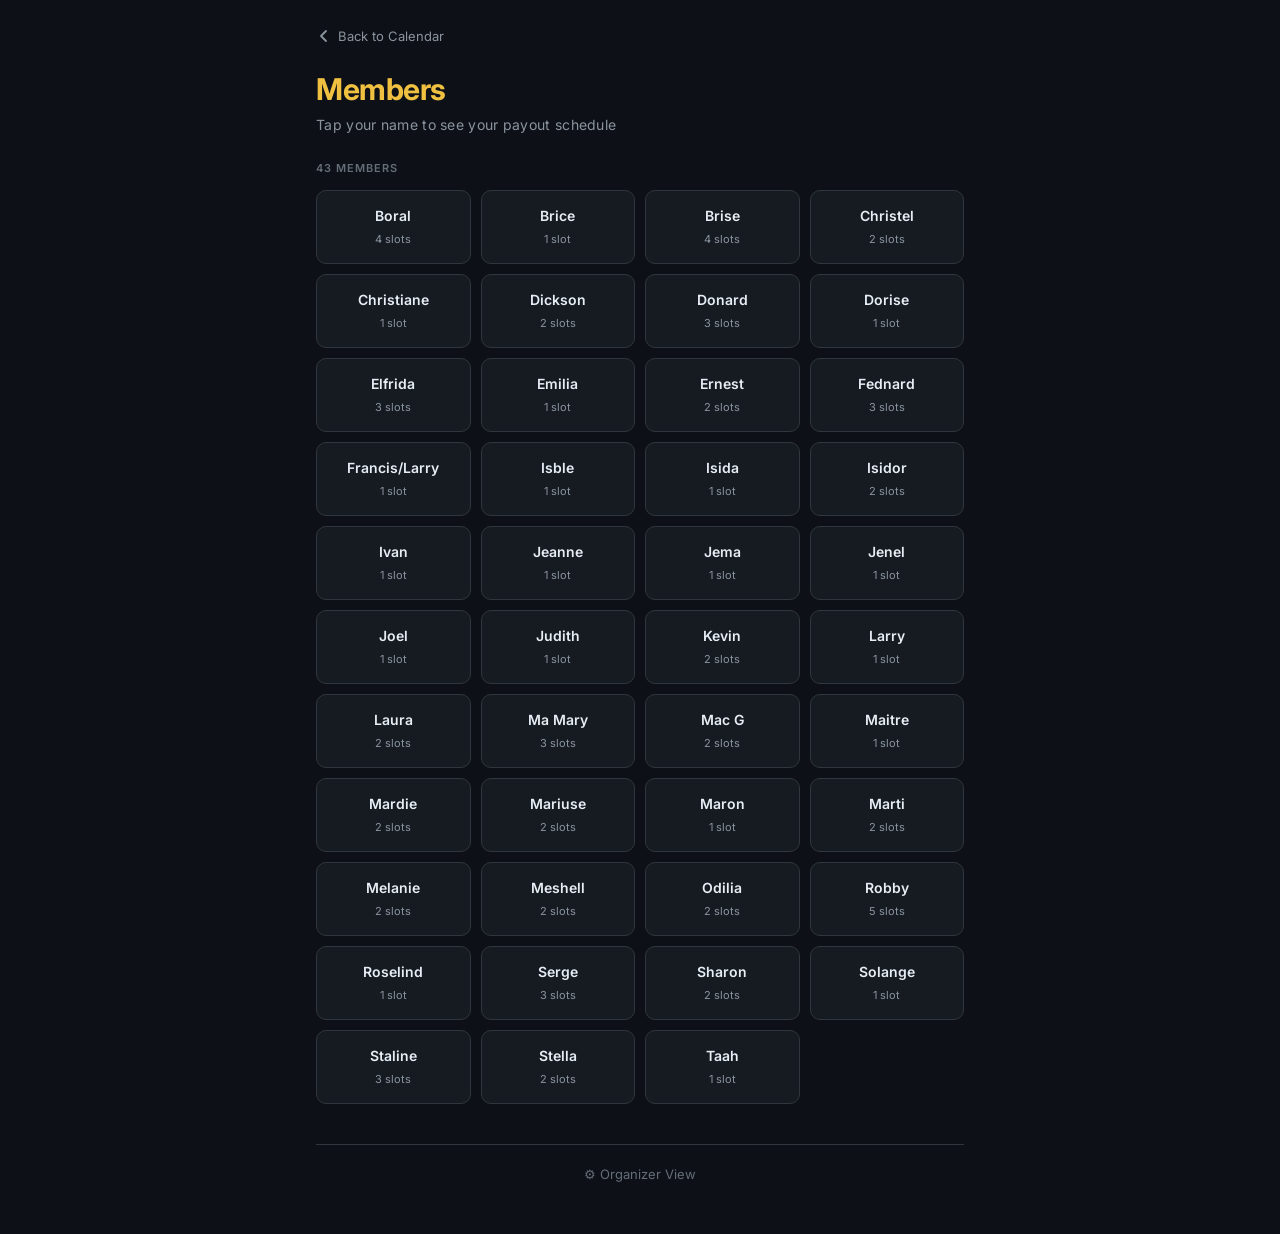
==== members.html @ 05125701 "Initial commit" ====
<!DOCTYPE html>
<html lang="en">
<head>
  <meta charset="UTF-8">
  <meta name="viewport" content="width=device-width, initial-scale=1.0">
  <title>Members — The Meeting 2026</title>
  <link rel="preconnect" href="https://fonts.googleapis.com">
  <link rel="preconnect" href="https://fonts.gstatic.com" crossorigin>
  <link href="https://fonts.googleapis.com/css2?family=Inter:wght@300;400;500;600;700&display=swap" rel="stylesheet">
  <link rel="stylesheet" href="assets/style.css">
</head>
<body>

<div class="container" style="padding-top:20px">

  <a href="index.html" class="back-btn">
    <svg width="16" height="16" viewBox="0 0 16 16" fill="none">
      <path d="M10 3L5 8L10 13" stroke="currentColor" stroke-width="1.8" stroke-linecap="round" stroke-linejoin="round"/>
    </svg>
    Back to Calendar
  </a>

  <header class="site-header" style="padding-top:0;text-align:left">
    <h1 class="group-name" style="font-size:clamp(22px,5vw,30px)">Members</h1>
    <p class="subtitle" style="text-align:left">Tap your name to see your payout schedule</p>
  </header>

  <p class="section-title" style="margin-bottom:12px" id="member-count"></p>
  <div class="members-grid" id="members-grid"></div>

  <footer class="site-footer">
    <a href="admin.html" class="organizer-link">⚙ Organizer View</a>
  </footer>

</div>

<script src="assets/data.js"></script>
<script>
  function escHtml(s) {
    return s.replace(/&/g,'&amp;').replace(/</g,'&lt;').replace(/>/g,'&gt;');
  }

  const sorted = [...MEMBERS].sort((a, b) => a.name.localeCompare(b.name));

  document.getElementById('member-count').textContent =
    `${sorted.length} Members`;

  document.getElementById('members-grid').innerHTML = sorted.map(m => `
    <a class="member-card" href="member.html?id=${encodeURIComponent(m.id)}">
      <div class="member-card-name">${escHtml(m.name)}</div>
      <div class="member-card-slots">${m.slots.length} slot${m.slots.length !== 1 ? 's' : ''}</div>
    </a>
  `).join('');
</script>

</body>
</html>
---- assets/style.css ----
@import url('https://fonts.googleapis.com/css2?family=Inter:wght@300;400;500;600;700&display=swap');

*, *::before, *::after { box-sizing: border-box; margin: 0; padding: 0; }

:root {
  --bg: #0d1117;
  --card: #161b22;
  --card-hover: #1c2330;
  --border: #30363d;
  --gold: #f0c040;
  --gold-dim: rgba(240, 192, 64, 0.12);
  --gold-border: rgba(240, 192, 64, 0.3);
  --text: #e6edf3;
  --text-muted: #8b949e;
  --text-dim: #656d76;
  --green: #3fb950;
  --green-dim: rgba(63, 185, 80, 0.15);
  --red: #f85149;
  --red-dim: rgba(248, 81, 73, 0.15);
  --blue: #58a6ff;
  --blue-dim: rgba(88, 166, 255, 0.15);
  --radius: 10px;
  --radius-sm: 6px;
}

html { scroll-behavior: smooth; }

body {
  font-family: 'Inter', -apple-system, BlinkMacSystemFont, 'Segoe UI', sans-serif;
  background: var(--bg);
  color: var(--text);
  min-height: 100vh;
  line-height: 1.6;
  -webkit-font-smoothing: antialiased;
}

/* ── Layout ─────────────────────────────────────── */

.container {
  max-width: 680px;
  margin: 0 auto;
  padding: 0 16px 48px;
}

/* ── Header ─────────────────────────────────────── */

.site-header {
  text-align: center;
  padding: 40px 0 24px;
}

.group-name {
  font-size: clamp(28px, 7vw, 42px);
  font-weight: 700;
  color: var(--gold);
  letter-spacing: -0.5px;
  line-height: 1.1;
}

.subtitle {
  margin-top: 8px;
  font-size: 14px;
  color: var(--text-muted);
  letter-spacing: 0.3px;
}

/* ── Next Meeting Banner ─────────────────────────── */

.next-meeting-banner {
  background: var(--gold-dim);
  border: 1px solid var(--gold-border);
  border-radius: var(--radius);
  padding: 14px 18px;
  margin-bottom: 20px;
  display: flex;
  align-items: center;
  gap: 12px;
}

.next-meeting-banner .banner-icon {
  font-size: 20px;
  flex-shrink: 0;
}

.next-meeting-banner .banner-text {
  flex: 1;
}

.next-meeting-banner .banner-label {
  font-size: 11px;
  font-weight: 600;
  text-transform: uppercase;
  letter-spacing: 0.8px;
  color: var(--gold);
  margin-bottom: 2px;
}

.next-meeting-banner .banner-date {
  font-size: 15px;
  font-weight: 600;
  color: var(--text);
}

.next-meeting-banner .banner-countdown {
  font-size: 13px;
  color: var(--text-muted);
}

/* ── Progress Bar ─────────────────────────────────── */

.progress-section {
  margin-bottom: 28px;
}

.progress-label {
  display: flex;
  justify-content: space-between;
  align-items: center;
  margin-bottom: 8px;
  font-size: 13px;
  color: var(--text-muted);
}

.progress-count {
  font-weight: 600;
  color: var(--gold);
}

.progress-bar-track {
  height: 6px;
  background: var(--card);
  border-radius: 999px;
  overflow: hidden;
  border: 1px solid var(--border);
}

.progress-bar-fill {
  height: 100%;
  background: linear-gradient(90deg, var(--gold) 0%, #ffdd70 100%);
  border-radius: 999px;
  transition: width 0.6s ease;
}

/* ── Section titles ─────────────────────────────── */

.section-title {
  font-size: 11px;
  font-weight: 600;
  text-transform: uppercase;
  letter-spacing: 1px;
  color: var(--text-dim);
  margin-bottom: 12px;
}

/* ── Members Grid ─────────────────────────────────── */

.members-grid {
  display: grid;
  grid-template-columns: repeat(auto-fill, minmax(140px, 1fr));
  gap: 10px;
  margin-bottom: 40px;
}

.member-card {
  background: var(--card);
  border: 1px solid var(--border);
  border-radius: var(--radius);
  padding: 14px 12px;
  text-align: center;
  cursor: pointer;
  text-decoration: none;
  color: var(--text);
  display: block;
  transition: background 0.15s, border-color 0.15s, transform 0.1s;
  -webkit-tap-highlight-color: transparent;
}

.member-card:hover,
.member-card:focus {
  background: var(--card-hover);
  border-color: var(--gold-border);
  transform: translateY(-2px);
  outline: none;
}

.member-card:active {
  transform: translateY(0);
}

.member-card-name {
  font-size: 14px;
  font-weight: 600;
  margin-bottom: 4px;
}

.member-card-slots {
  font-size: 11px;
  color: var(--text-muted);
}

/* ── Footer ─────────────────────────────────────── */

.site-footer {
  text-align: center;
  padding-top: 16px;
  border-top: 1px solid var(--border);
}

.organizer-link {
  font-size: 13px;
  color: var(--text-dim);
  text-decoration: none;
  transition: color 0.15s;
}

.organizer-link:hover {
  color: var(--text-muted);
}

/* ── Back Button ─────────────────────────────────── */

.back-btn {
  display: inline-flex;
  align-items: center;
  gap: 6px;
  font-size: 13px;
  color: var(--text-muted);
  text-decoration: none;
  padding: 6px 0;
  margin-bottom: 20px;
  transition: color 0.15s;
  -webkit-tap-highlight-color: transparent;
}

.back-btn:hover { color: var(--gold); }

.back-btn svg { flex-shrink: 0; }

/* ── Member Page Header ──────────────────────────── */

.member-header {
  margin-bottom: 28px;
}

.member-name {
  font-size: clamp(24px, 6vw, 36px);
  font-weight: 700;
  color: var(--gold);
  letter-spacing: -0.3px;
  margin-bottom: 4px;
}

.member-meta {
  font-size: 13px;
  color: var(--text-muted);
}

/* ── Cards ──────────────────────────────────────── */

.card {
  background: var(--card);
  border: 1px solid var(--border);
  border-radius: var(--radius);
  padding: 16px;
  margin-bottom: 12px;
}

.card.highlighted {
  border-color: var(--gold-border);
  background: linear-gradient(135deg, var(--card) 0%, rgba(240,192,64,0.05) 100%);
}

.card.today {
  border-color: var(--gold);
  box-shadow: 0 0 0 1px var(--gold-border), 0 4px 20px rgba(240,192,64,0.15);
}

.card.completed {
  opacity: 0.55;
}

/* ── Payout Card ─────────────────────────────────── */

.payout-card-top {
  display: flex;
  justify-content: space-between;
  align-items: flex-start;
  gap: 12px;
}

.payout-meeting-num {
  font-size: 11px;
  font-weight: 600;
  text-transform: uppercase;
  letter-spacing: 0.8px;
  color: var(--text-dim);
  margin-bottom: 4px;
}

.payout-date {
  font-size: 16px;
  font-weight: 600;
  color: var(--text);
  margin-bottom: 4px;
}

.payout-slots {
  display: flex;
  flex-wrap: wrap;
  gap: 6px;
  margin-top: 10px;
}

.slot-chip {
  display: inline-block;
  background: var(--gold-dim);
  border: 1px solid var(--gold-border);
  color: var(--gold);
  font-size: 12px;
  font-weight: 500;
  padding: 3px 10px;
  border-radius: 999px;
}

/* ── Status Badge ─────────────────────────────────── */

.status-badge {
  display: inline-block;
  font-size: 10px;
  font-weight: 700;
  text-transform: uppercase;
  letter-spacing: 0.8px;
  padding: 3px 8px;
  border-radius: 999px;
  flex-shrink: 0;
}

.status-badge.UPCOMING {
  background: var(--blue-dim);
  color: var(--blue);
}

.status-badge.TODAY {
  background: var(--gold-dim);
  color: var(--gold);
  animation: pulse-badge 2s ease-in-out infinite;
}

.status-badge.COMPLETED {
  background: var(--green-dim);
  color: var(--green);
}

@keyframes pulse-badge {
  0%, 100% { opacity: 1; }
  50% { opacity: 0.6; }
}

.countdown-text {
  font-size: 13px;
  color: var(--text-muted);
  margin-top: 6px;
}

/* ── Full Schedule (member page) ─────────────────── */

.schedule-row {
  display: flex;
  align-items: center;
  gap: 12px;
  padding: 10px 14px;
  border-radius: var(--radius-sm);
  margin-bottom: 4px;
  font-size: 13px;
  transition: background 0.1s;
}

.schedule-row.is-mine {
  background: var(--gold-dim);
  border: 1px solid var(--gold-border);
}

.schedule-row.is-past:not(.is-mine) {
  opacity: 0.45;
}

.schedule-row-num {
  font-weight: 700;
  color: var(--text-dim);
  width: 28px;
  flex-shrink: 0;
  font-size: 12px;
}

.schedule-row.is-mine .schedule-row-num {
  color: var(--gold);
}

.schedule-row-date {
  flex: 1;
  color: var(--text-muted);
}

.schedule-row-slot {
  font-size: 11px;
  font-weight: 600;
  color: var(--gold);
}

/* ── Admin Page ──────────────────────────────────── */

.stats-grid {
  display: grid;
  grid-template-columns: repeat(2, 1fr);
  gap: 10px;
  margin-bottom: 28px;
}

@media (min-width: 420px) {
  .stats-grid { grid-template-columns: repeat(4, 1fr); }
}

.stat-card {
  background: var(--card);
  border: 1px solid var(--border);
  border-radius: var(--radius);
  padding: 14px 12px;
  text-align: center;
}

.stat-value {
  font-size: 26px;
  font-weight: 700;
  color: var(--gold);
  line-height: 1;
  margin-bottom: 4px;
}

.stat-label {
  font-size: 11px;
  color: var(--text-dim);
  text-transform: uppercase;
  letter-spacing: 0.6px;
}

/* ── Meeting Table (admin) ──────────────────────── */

.meeting-table {
  width: 100%;
  border-collapse: collapse;
}

.meeting-table th {
  text-align: left;
  font-size: 11px;
  font-weight: 600;
  text-transform: uppercase;
  letter-spacing: 0.7px;
  color: var(--text-dim);
  padding: 0 8px 12px;
  border-bottom: 1px solid var(--border);
}

.meeting-table td {
  padding: 12px 8px;
  border-bottom: 1px solid var(--border);
  vertical-align: top;
  font-size: 13px;
}

.meeting-row.completed-row td {
  opacity: 0.4;
}

.meeting-row.today-row td {
  background: rgba(240, 192, 64, 0.04);
}

.meeting-num-cell {
  font-weight: 700;
  color: var(--gold);
  white-space: nowrap;
  width: 40px;
}

.meeting-date-cell {
  color: var(--text-muted);
  white-space: nowrap;
}

.winners-cell {
  display: flex;
  flex-wrap: wrap;
  gap: 5px;
}

.winner-chip {
  display: inline-block;
  background: var(--card-hover);
  border: 1px solid var(--border);
  color: var(--text);
  font-size: 11px;
  font-weight: 500;
  padding: 2px 8px;
  border-radius: 999px;
  white-space: nowrap;
}

.mark-btn {
  background: none;
  border: 1px solid var(--border);
  border-radius: var(--radius-sm);
  color: var(--text-muted);
  font-size: 11px;
  font-family: inherit;
  padding: 4px 10px;
  cursor: pointer;
  transition: all 0.15s;
  white-space: nowrap;
}

.mark-btn:hover {
  border-color: var(--gold-border);
  color: var(--gold);
}

.mark-btn.done {
  background: var(--green-dim);
  border-color: rgba(63,185,80,0.3);
  color: var(--green);
}

/* ── Page title (admin / member) ──────────────────── */

.page-title {
  font-size: clamp(20px, 5vw, 28px);
  font-weight: 700;
  color: var(--gold);
  margin-bottom: 4px;
}

.page-subtitle {
  font-size: 13px;
  color: var(--text-muted);
  margin-bottom: 28px;
}

/* ── Error state ──────────────────────────────────── */

.error-state {
  text-align: center;
  padding: 60px 20px;
  color: var(--text-muted);
}

.error-state h2 { font-size: 20px; margin-bottom: 8px; color: var(--text); }
.error-state p  { font-size: 14px; }

/* ── Responsive tweaks ───────────────────────────── */

@media (max-width: 360px) {
  .members-grid { grid-template-columns: repeat(2, 1fr); }
}

/* ── Print styles (admin) ────────────────────────── */

@media print {
  body { background: #fff; color: #000; font-size: 11px; }
  .back-btn, .mark-btn, .site-footer { display: none; }
  .card, .stat-card { border: 1px solid #ccc; background: #fff; }
  .group-name, .page-title, .stat-value, .meeting-num-cell { color: #000; }
  .stat-label, .text-muted { color: #555; }
  a { color: #000; text-decoration: none; }
  .meeting-table { font-size: 10px; }
  .meeting-table th, .meeting-table td { border-color: #ccc; }
  .winner-chip { border: 1px solid #ccc; background: #f5f5f5; }
}
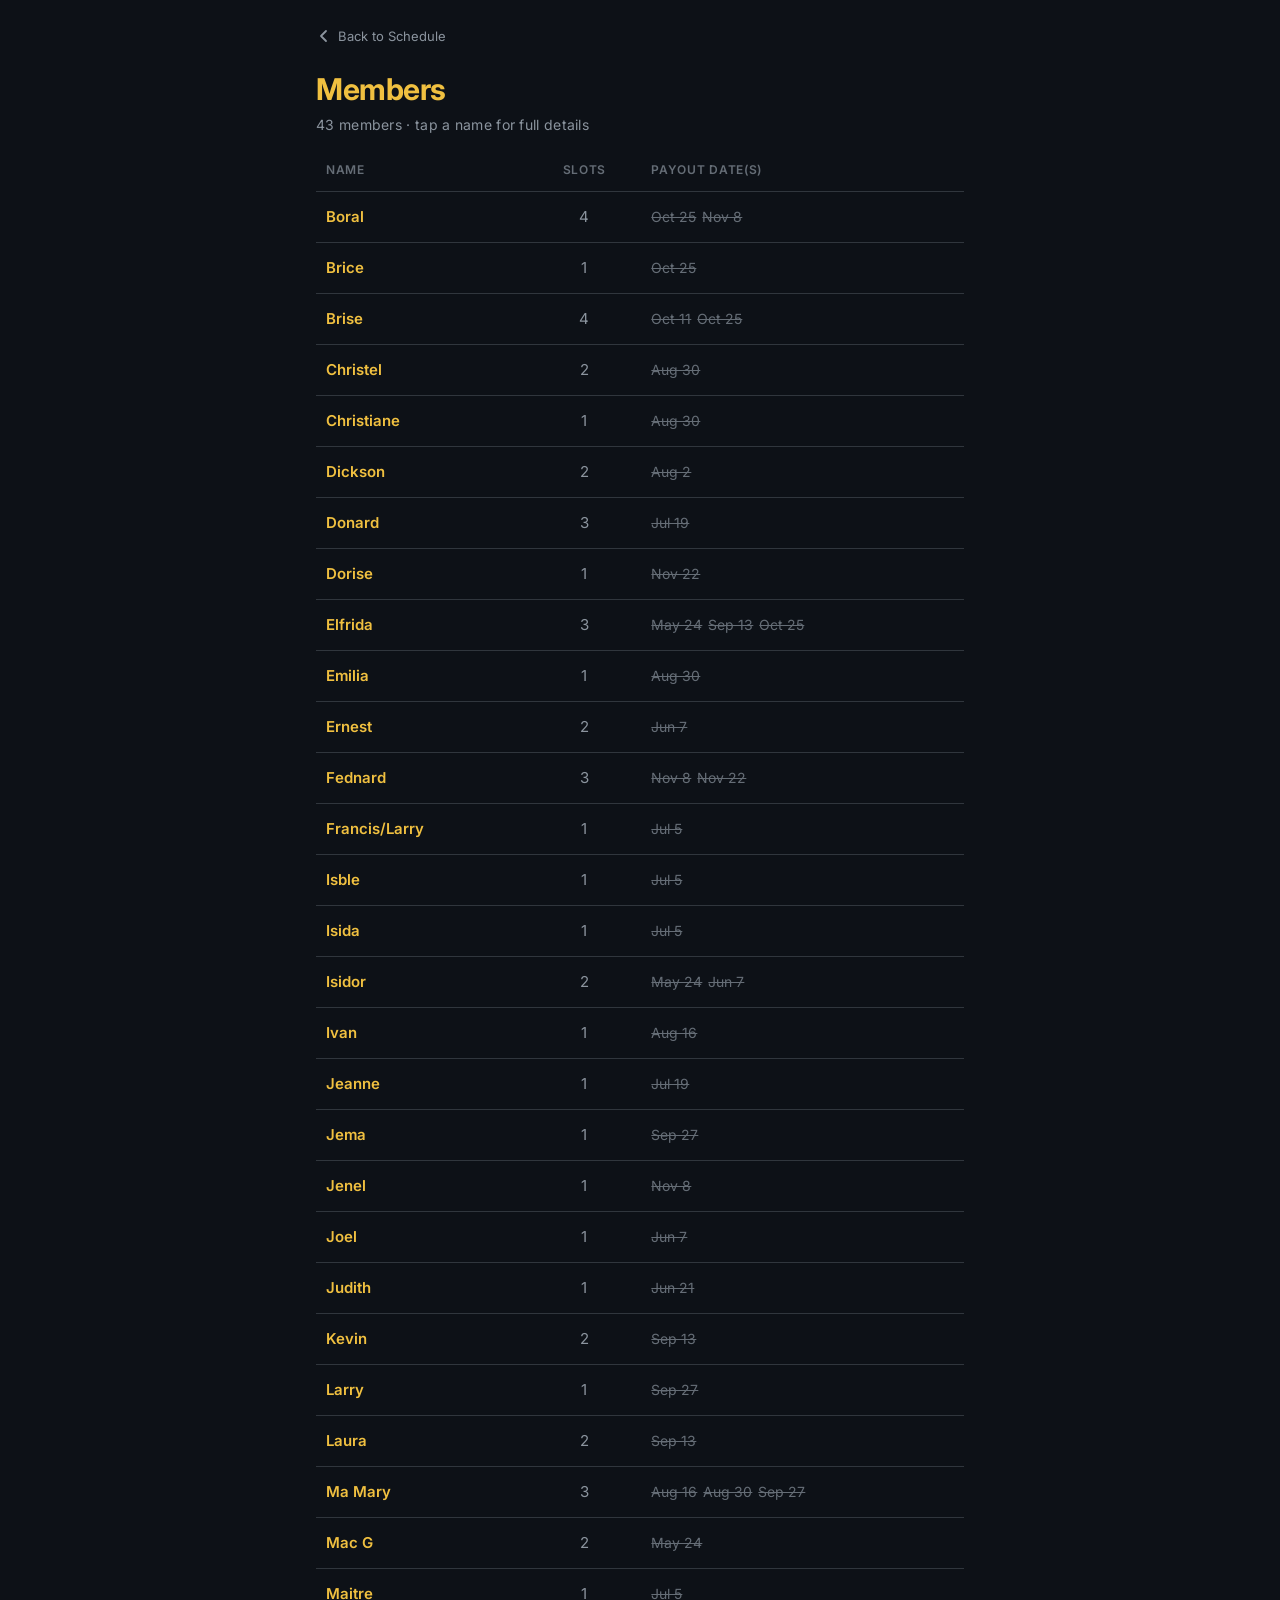
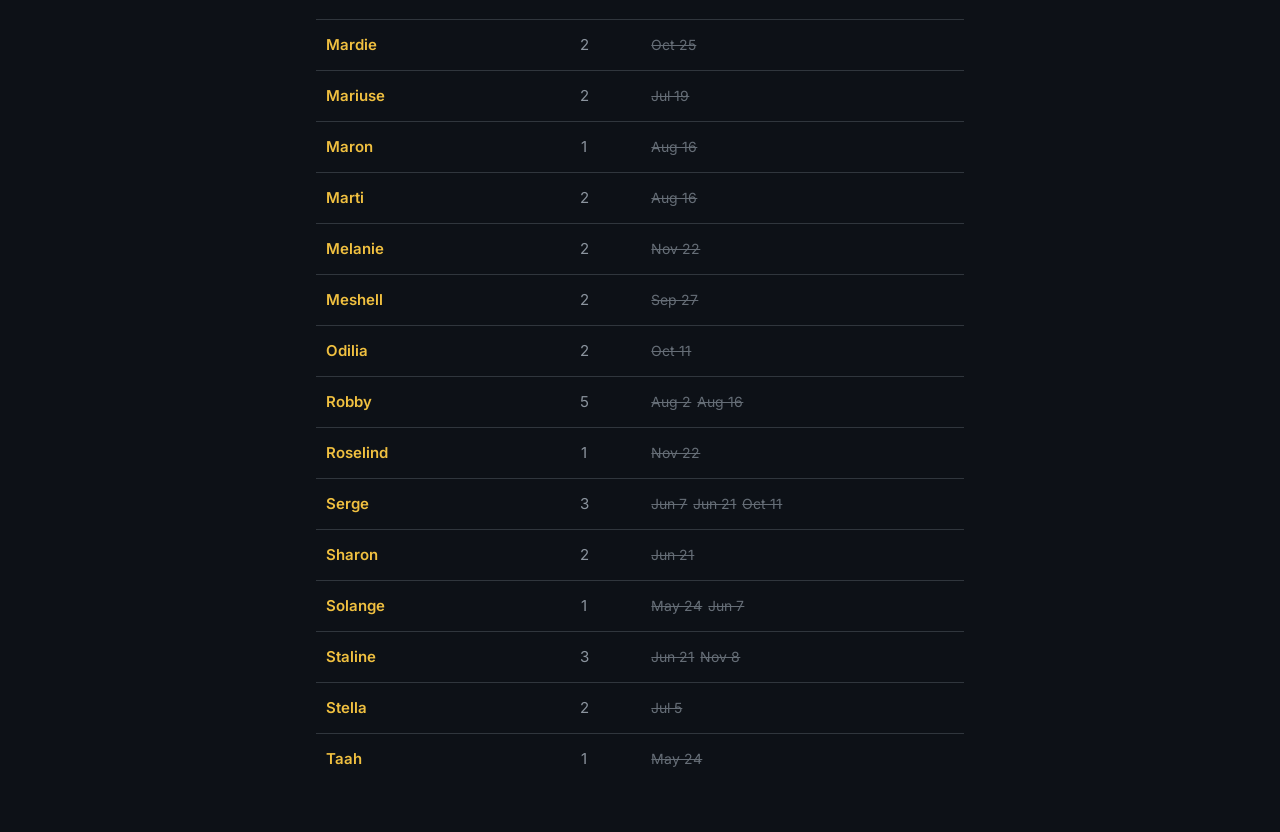
==== commit 644ec6e0: "Update members.html" ====
--- a/members.html
+++ b/members.html
@@ -8,6 +8,75 @@
   <link rel="preconnect" href="https://fonts.gstatic.com" crossorigin>
   <link href="https://fonts.googleapis.com/css2?family=Inter:wght@300;400;500;600;700&display=swap" rel="stylesheet">
   <link rel="stylesheet" href="assets/style.css">
+  <style>
+    .members-table {
+      width: 100%;
+      border-collapse: collapse;
+    }
+
+    .members-table th {
+      text-align: left;
+      font-size: 12px;
+      font-weight: 600;
+      text-transform: uppercase;
+      letter-spacing: 0.7px;
+      color: var(--text-dim);
+      padding: 0 10px 12px;
+      border-bottom: 1px solid var(--border);
+    }
+
+    .members-table td {
+      padding: 13px 10px;
+      border-bottom: 1px solid var(--border);
+      vertical-align: middle;
+      font-size: 15px;
+    }
+
+    .members-table tr:last-child td {
+      border-bottom: none;
+    }
+
+    .member-name-link {
+      color: var(--gold);
+      text-decoration: none;
+      font-weight: 600;
+      transition: opacity 0.15s;
+    }
+    .member-name-link:hover { opacity: 0.75; }
+
+    .slot-count {
+      color: var(--text-muted);
+      font-size: 14px;
+      text-align: center;
+    }
+
+    .payout-dates {
+      color: var(--text);
+      font-size: 14px;
+      line-height: 1.7;
+    }
+
+    .payout-date-item {
+      display: inline-block;
+      margin-right: 6px;
+      white-space: nowrap;
+    }
+
+    .payout-date-item.passed {
+      color: var(--text-dim);
+      text-decoration: line-through;
+      text-decoration-color: var(--text-dim);
+    }
+
+    .payout-date-item.upcoming {
+      color: var(--text);
+    }
+
+    .payout-date-item.today {
+      color: var(--gold);
+      font-weight: 600;
+    }
+  </style>
 </head>
 <body>
 
@@ -17,40 +86,78 @@
     <svg width="16" height="16" viewBox="0 0 16 16" fill="none">
       <path d="M10 3L5 8L10 13" stroke="currentColor" stroke-width="1.8" stroke-linecap="round" stroke-linejoin="round"/>
     </svg>
-    Back to Calendar
+    Back to Schedule
   </a>
 
   <header class="site-header" style="padding-top:0;text-align:left">
     <h1 class="group-name" style="font-size:clamp(22px,5vw,30px)">Members</h1>
-    <p class="subtitle" style="text-align:left">Tap your name to see your payout schedule</p>
+    <p class="subtitle" style="text-align:left" id="member-count"></p>
   </header>
 
-  <p class="section-title" style="margin-bottom:12px" id="member-count"></p>
-  <div class="members-grid" id="members-grid"></div>
-
-  <footer class="site-footer">
-    <a href="admin.html" class="organizer-link">⚙ Organizer View</a>
-  </footer>
+  <table class="members-table">
+    <thead>
+      <tr>
+        <th>Name</th>
+        <th style="text-align:center">Slots</th>
+        <th>Payout Date(s)</th>
+      </tr>
+    </thead>
+    <tbody id="members-tbody"></tbody>
+  </table>
 
 </div>
 
 <script src="assets/data.js"></script>
 <script>
+  function today() {
+    const d = new Date(); d.setHours(0,0,0,0); return d;
+  }
+
+  function parseDate(str) {
+    const [y, m, d] = str.split('-').map(Number);
+    return new Date(y, m - 1, d);
+  }
+
+  function formatDate(str) {
+    return parseDate(str).toLocaleDateString('en-US', { month: 'short', day: 'numeric' });
+  }
+
   function escHtml(s) {
     return s.replace(/&/g,'&amp;').replace(/</g,'&lt;').replace(/>/g,'&gt;');
   }
 
+  const t = today();
   const sorted = [...MEMBERS].sort((a, b) => a.name.localeCompare(b.name));
 
   document.getElementById('member-count').textContent =
-    `${sorted.length} Members`;
+    `${sorted.length} members · tap a name for full details`;
 
-  document.getElementById('members-grid').innerHTML = sorted.map(m => `
-    <a class="member-card" href="member.html?id=${encodeURIComponent(m.id)}">
-      <div class="member-card-name">${escHtml(m.name)}</div>
-      <div class="member-card-slots">${m.slots.length} slot${m.slots.length !== 1 ? 's' : ''}</div>
-    </a>
-  `).join('');
+  document.getElementById('members-tbody').innerHTML = sorted.map(member => {
+    // Find all meetings where this member wins
+    const payouts = MEETING_DATA.meetings.filter(m =>
+      m.winners.some(w => member.slots.includes(w))
+    );
+
+    const dateItems = payouts.map(m => {
+      const d = parseDate(m.date);
+      const diff = Math.round((d - t) / 86400000);
+      let cls = 'payout-date-item upcoming';
+      if (diff < 0) cls = 'payout-date-item passed';
+      else if (diff === 0) cls = 'payout-date-item today';
+      return `<span class="${cls}">${formatDate(m.date)}</span>`;
+    }).join('');
+
+    const datesHtml = payouts.length > 0
+      ? `<div class="payout-dates">${dateItems}</div>`
+      : `<span style="color:var(--text-dim);font-size:13px">—</span>`;
+
+    return `
+      <tr>
+        <td><a class="member-name-link" href="member.html?id=${encodeURIComponent(member.id)}">${escHtml(member.name)}</a></td>
+        <td class="slot-count">${member.slots.length}</td>
+        <td>${datesHtml}</td>
+      </tr>`;
+  }).join('');
 </script>
 
 </body>
--- a/assets/style.css
+++ b/assets/style.css
@@ -452,7 +452,7 @@
 
 .meeting-table th {
   text-align: left;
-  font-size: 11px;
+  font-size: 12px;
   font-weight: 600;
   text-transform: uppercase;
   letter-spacing: 0.7px;
@@ -462,10 +462,10 @@
 }
 
 .meeting-table td {
-  padding: 12px 8px;
+  padding: 14px 8px;
   border-bottom: 1px solid var(--border);
   vertical-align: top;
-  font-size: 13px;
+  font-size: 15px;
 }
 
 .meeting-row.completed-row td {
@@ -496,12 +496,12 @@
 
 .winner-chip {
   display: inline-block;
-  background: var(--card-hover);
-  border: 1px solid var(--border);
-  color: var(--text);
-  font-size: 11px;
+  background: var(--gold-dim);
+  border: 1px solid var(--gold-border);
+  color: var(--gold);
+  font-size: 13px;
   font-weight: 500;
-  padding: 2px 8px;
+  padding: 3px 10px;
   border-radius: 999px;
   white-space: nowrap;
 }
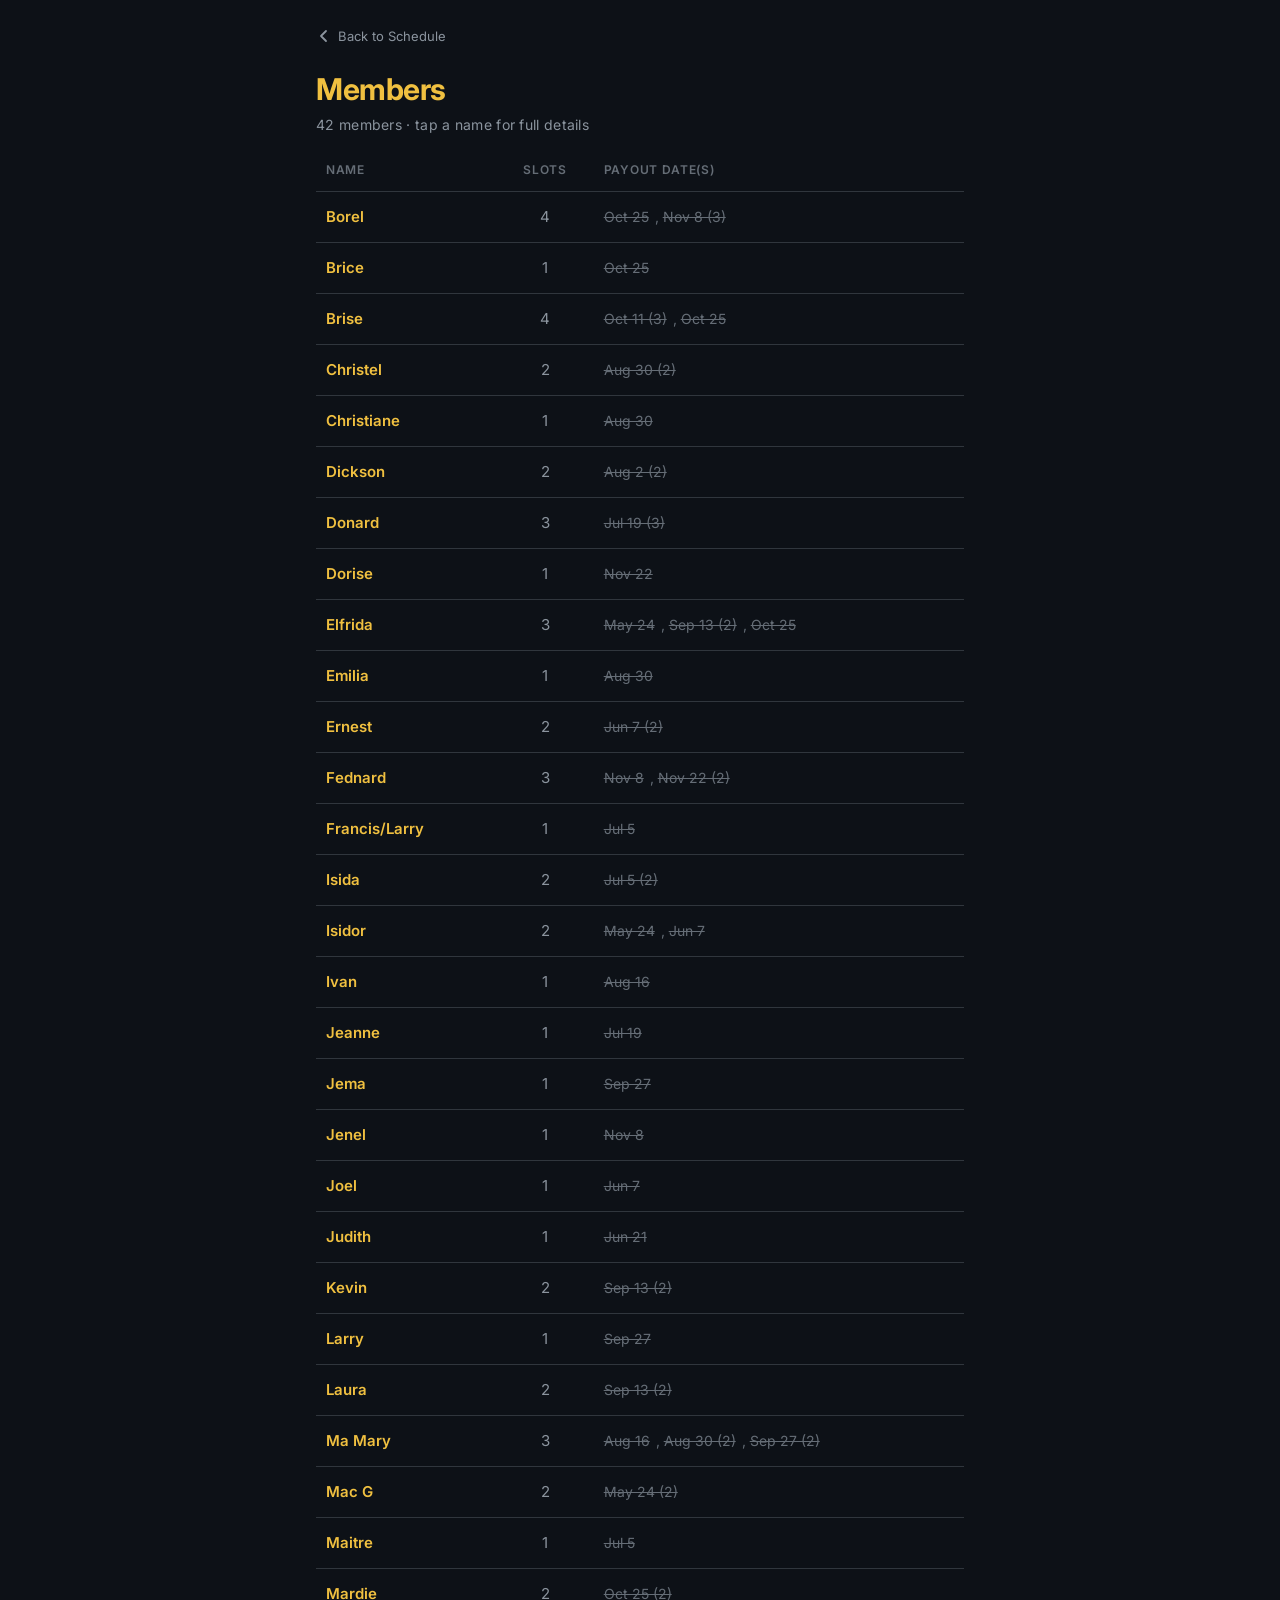
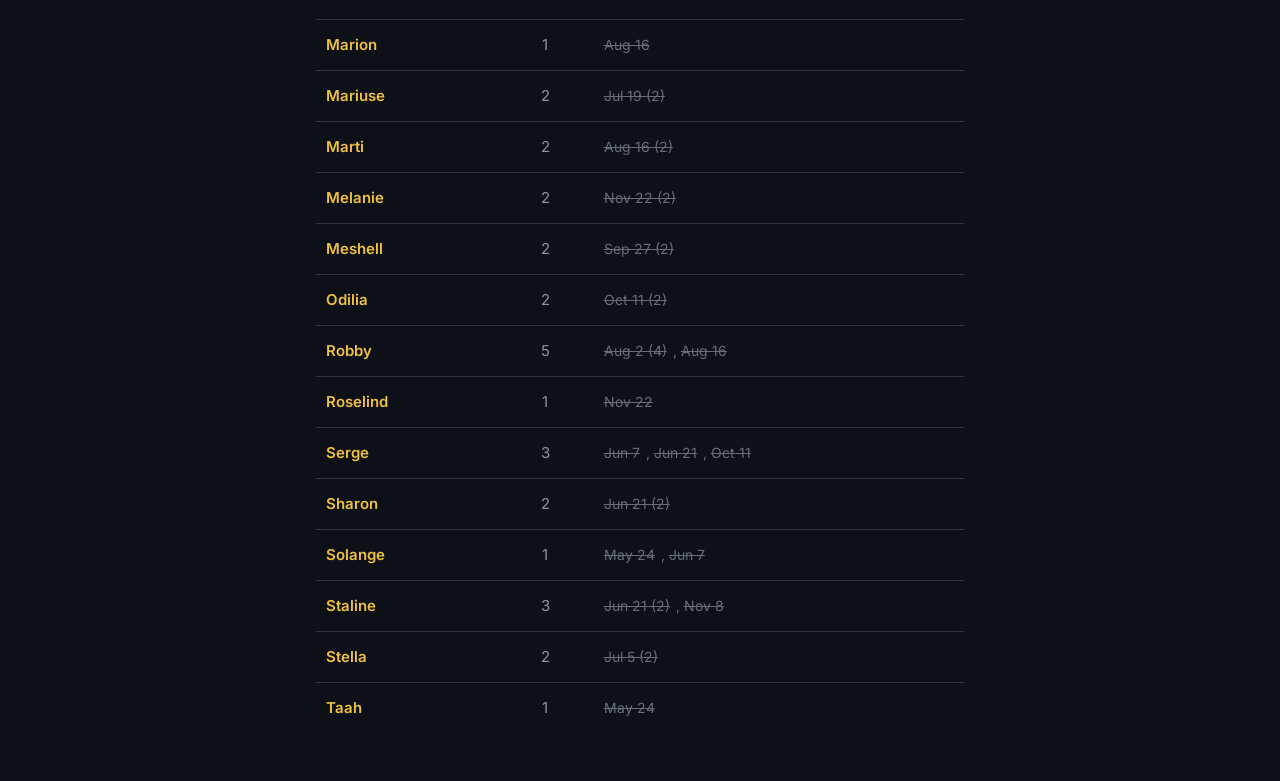
==== commit 1f4606af: "Update members.html" ====
--- a/members.html
+++ b/members.html
@@ -133,19 +133,23 @@
     `${sorted.length} members · tap a name for full details`;
 
   document.getElementById('members-tbody').innerHTML = sorted.map(member => {
-    // Find all meetings where this member wins
-    const payouts = MEETING_DATA.meetings.filter(m =>
-      m.winners.some(w => member.slots.includes(w))
-    );
+    // Find all meetings where this member wins, with slot count per date
+    const payouts = MEETING_DATA.meetings
+      .map(m => ({
+        date: m.date,
+        count: m.winners.filter(w => member.slots.includes(w)).length
+      }))
+      .filter(p => p.count > 0);
 
-    const dateItems = payouts.map(m => {
-      const d = parseDate(m.date);
+    const dateItems = payouts.map(p => {
+      const d = parseDate(p.date);
       const diff = Math.round((d - t) / 86400000);
       let cls = 'payout-date-item upcoming';
       if (diff < 0) cls = 'payout-date-item passed';
       else if (diff === 0) cls = 'payout-date-item today';
-      return `<span class="${cls}">${formatDate(m.date)}</span>`;
-    }).join('');
+      const label = formatDate(p.date) + (p.count > 1 ? ` (${p.count})` : '');
+      return `<span class="${cls}">${label}</span>`;
+    }).join('<span style="color:var(--text-dim);">, </span>');
 
     const datesHtml = payouts.length > 0
       ? `<div class="payout-dates">${dateItems}</div>`
